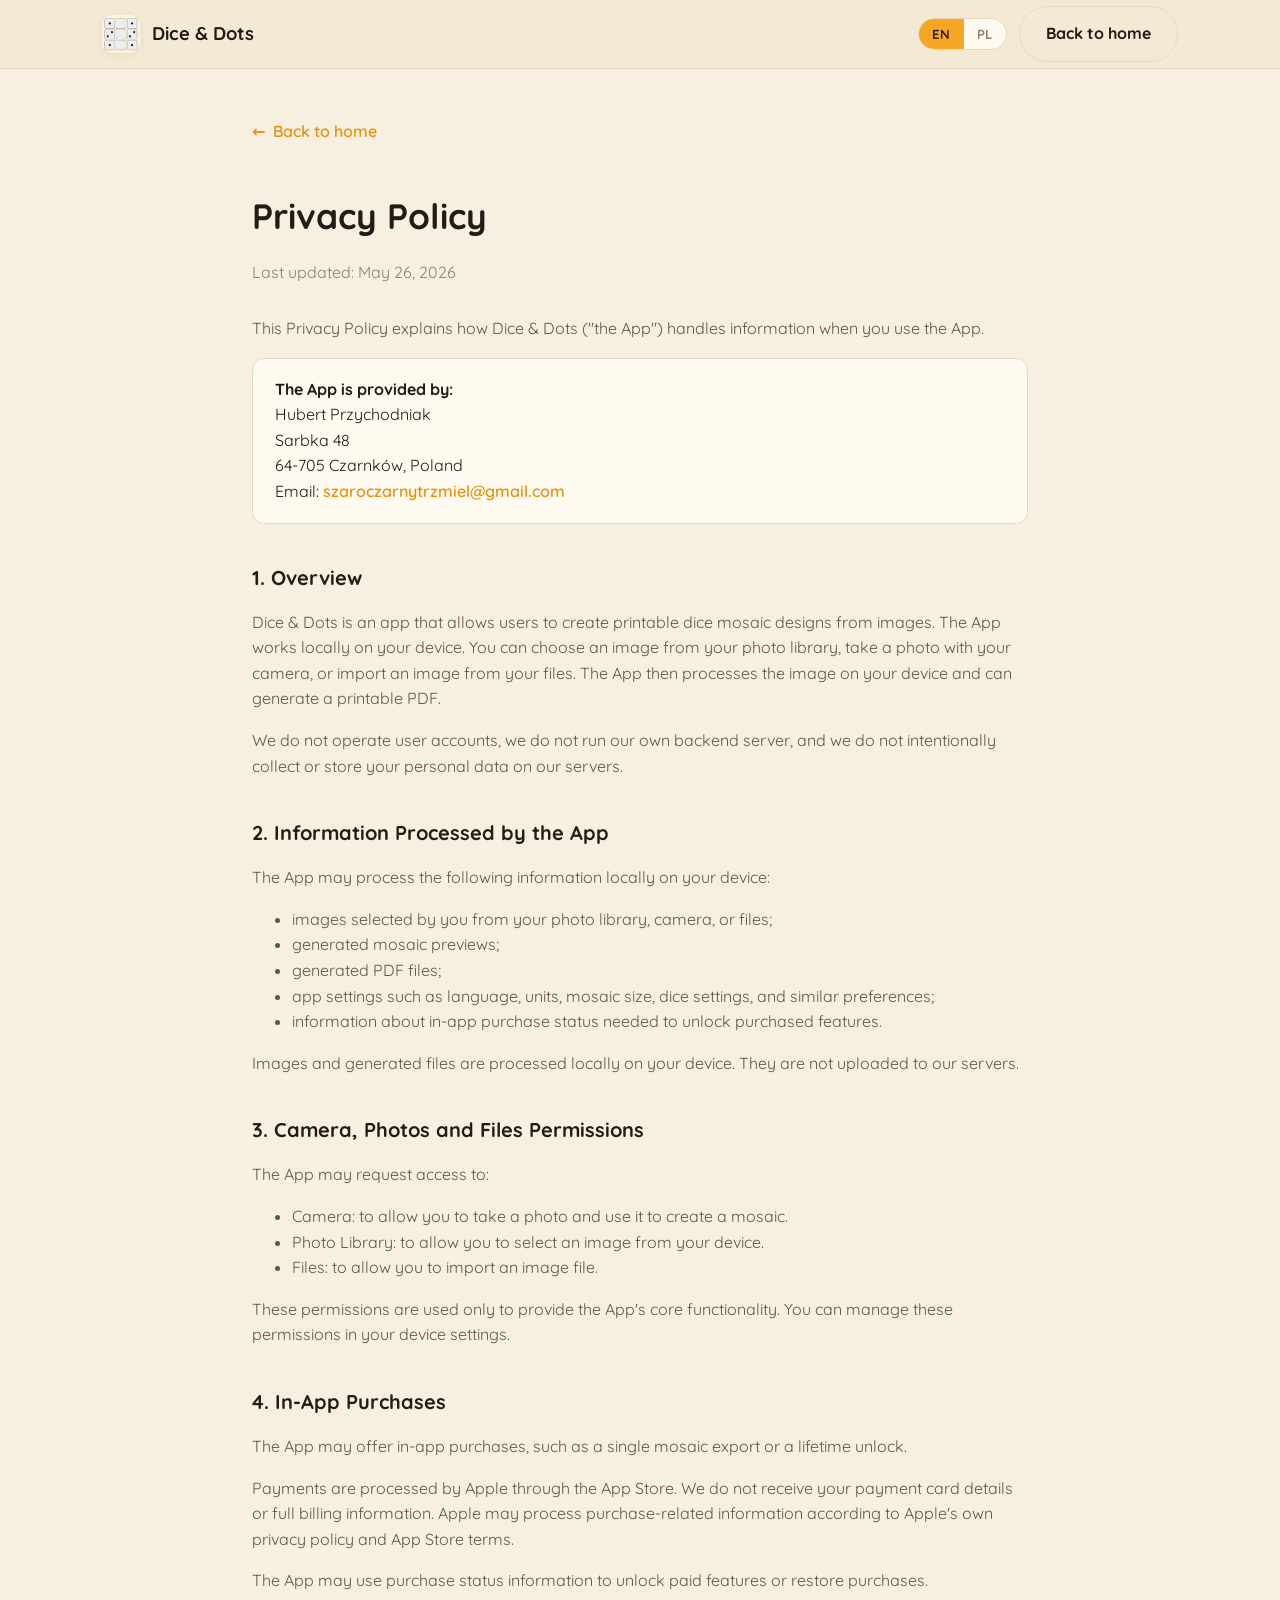
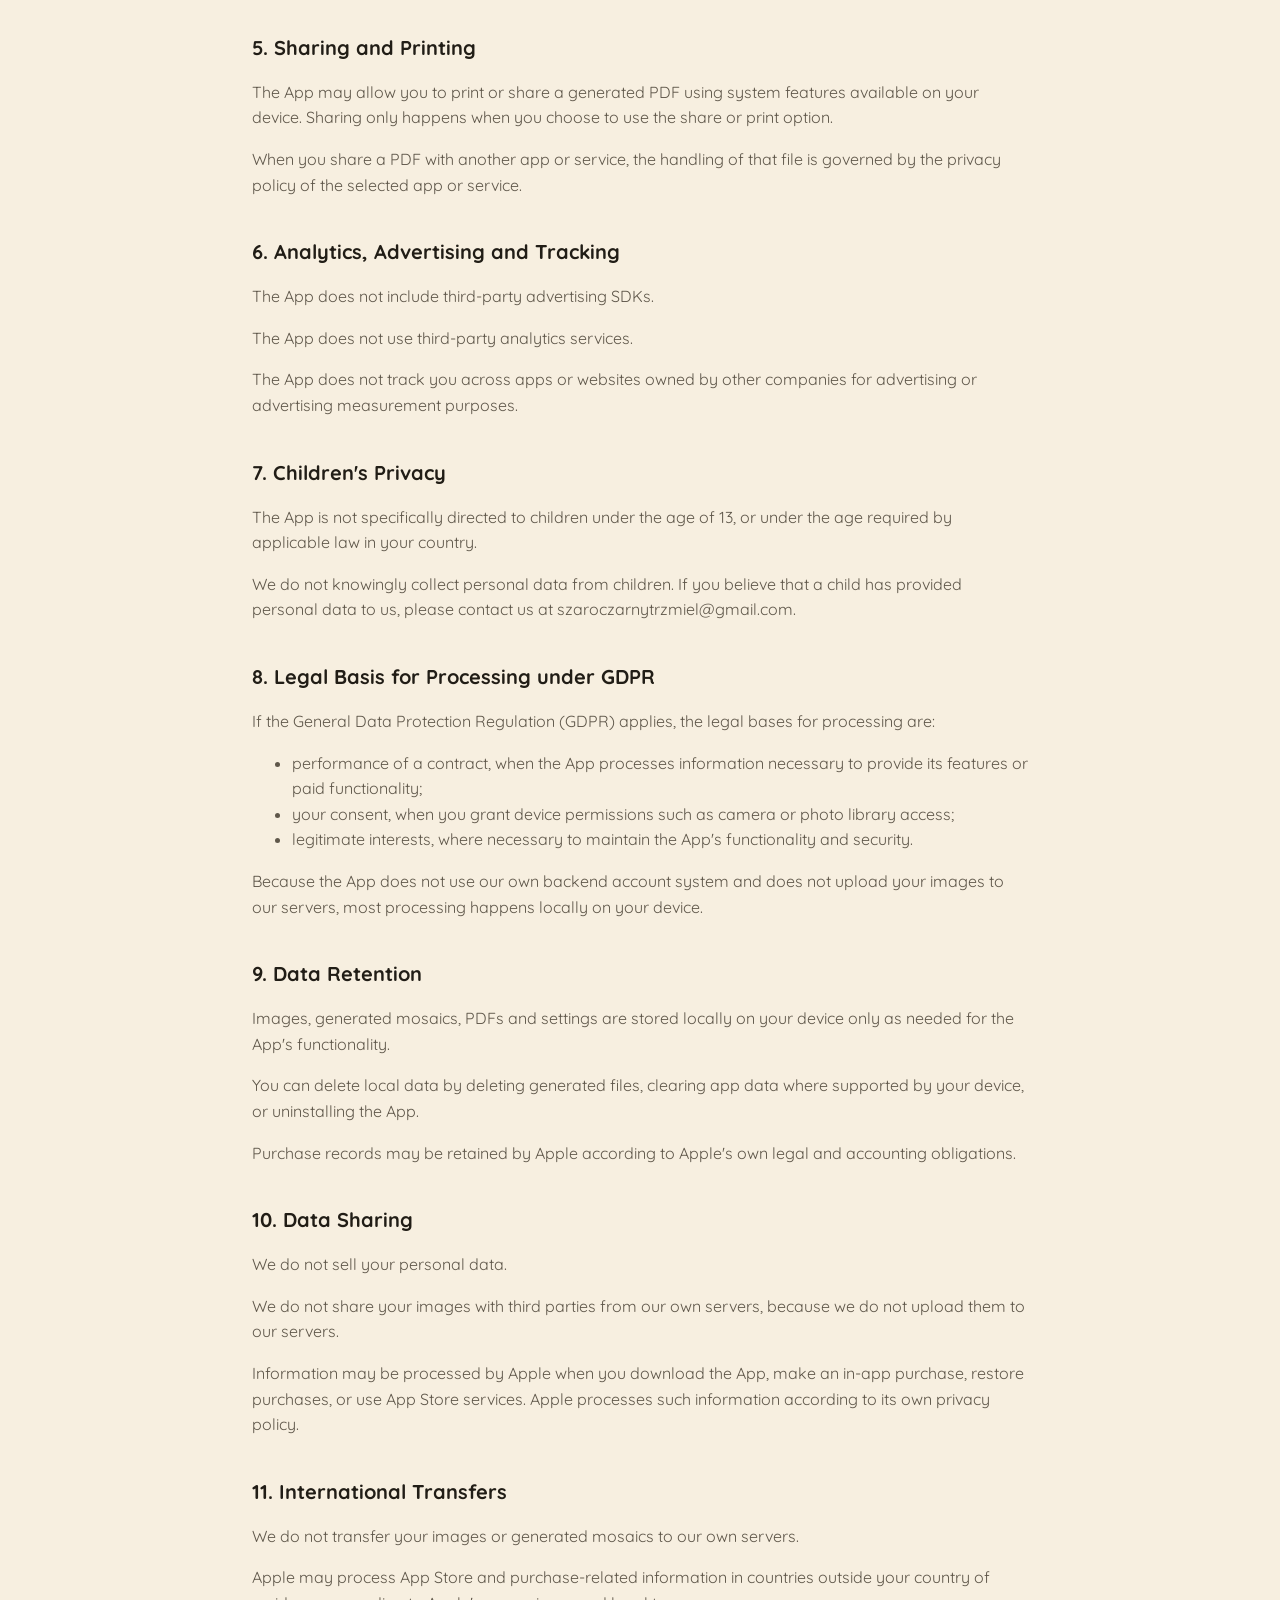
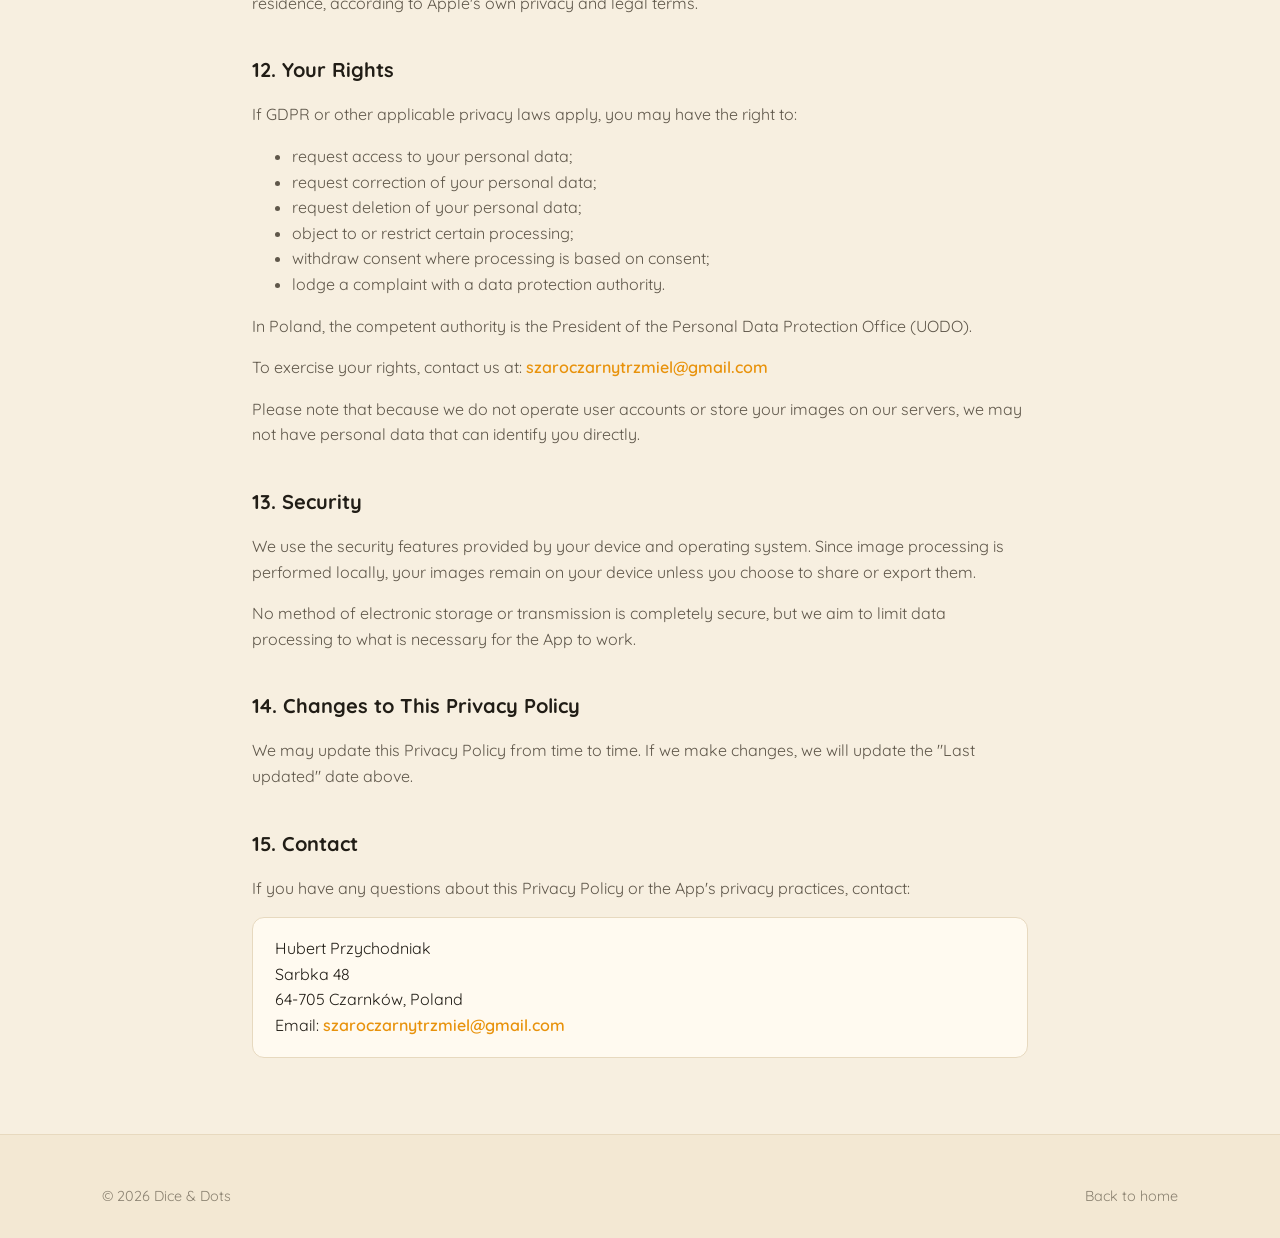
==== privacy.html @ d07bf4dd "Add Dice & Dots landing page with EN/PL support Complete static website: landing page, privacy polic" ====
<!DOCTYPE html>
<html lang="en">
<head>
  <meta charset="UTF-8" />
  <meta name="viewport" content="width=device-width, initial-scale=1.0" />
  <title>Privacy Policy — Dice &amp; Dots</title>
  <meta name="description" content="Privacy Policy for the Dice & Dots app. All image processing happens locally on your device. No accounts, no tracking." />
  <meta name="theme-color" content="#f5a623" />
  <link rel="icon" href="assets/favicon.png" />
  <link rel="apple-touch-icon" href="assets/icon.png" />
  <link rel="preconnect" href="https://fonts.googleapis.com" />
  <link rel="preconnect" href="https://fonts.gstatic.com" crossorigin />
  <link href="https://fonts.googleapis.com/css2?family=Quicksand:wght@400;500;600;700&display=swap" rel="stylesheet" />
  <link rel="stylesheet" href="assets/css/styles.css" />
</head>
<body>

  <header class="site-header">
    <div class="wrap nav">
      <a class="brand" href="index.html">
        <img src="assets/icon.png" alt="Dice & Dots icon" />
        <span>Dice &amp; Dots</span>
      </a>
      <div class="nav-actions" style="margin-left:auto">
        <div class="lang-toggle" role="group" aria-label="Language">
          <button data-set-lang="en">EN</button>
          <button data-set-lang="pl">PL</button>
        </div>
        <a class="btn btn-ghost" href="index.html" data-i18n="legal.back">Back to home</a>
      </div>
    </div>
  </header>

  <main class="legal">
    <div class="wrap legal-wrap">
      <a class="back-link" href="index.html">← <span data-i18n="legal.back">Back to home</span></a>

      <!-- ===================== ENGLISH ===================== -->
      <div data-lang="en">
        <h1>Privacy Policy</h1>
        <p class="updated">Last updated: May 26, 2026</p>

        <p>This Privacy Policy explains how Dice &amp; Dots ("the App") handles information when you use the App.</p>

        <div class="provider">
          <strong>The App is provided by:</strong><br />
          Hubert Przychodniak<br />
          Sarbka 48<br />
          64-705 Czarnków, Poland<br />
          Email: <a href="mailto:szaroczarnytrzmiel@gmail.com">szaroczarnytrzmiel@gmail.com</a>
        </div>

        <h2>1. Overview</h2>
        <p>Dice &amp; Dots is an app that allows users to create printable dice mosaic designs from images. The App works locally on your device. You can choose an image from your photo library, take a photo with your camera, or import an image from your files. The App then processes the image on your device and can generate a printable PDF.</p>
        <p>We do not operate user accounts, we do not run our own backend server, and we do not intentionally collect or store your personal data on our servers.</p>

        <h2>2. Information Processed by the App</h2>
        <p>The App may process the following information locally on your device:</p>
        <ul>
          <li>images selected by you from your photo library, camera, or files;</li>
          <li>generated mosaic previews;</li>
          <li>generated PDF files;</li>
          <li>app settings such as language, units, mosaic size, dice settings, and similar preferences;</li>
          <li>information about in-app purchase status needed to unlock purchased features.</li>
        </ul>
        <p>Images and generated files are processed locally on your device. They are not uploaded to our servers.</p>

        <h2>3. Camera, Photos and Files Permissions</h2>
        <p>The App may request access to:</p>
        <ul>
          <li>Camera: to allow you to take a photo and use it to create a mosaic.</li>
          <li>Photo Library: to allow you to select an image from your device.</li>
          <li>Files: to allow you to import an image file.</li>
        </ul>
        <p>These permissions are used only to provide the App's core functionality. You can manage these permissions in your device settings.</p>

        <h2>4. In-App Purchases</h2>
        <p>The App may offer in-app purchases, such as a single mosaic export or a lifetime unlock.</p>
        <p>Payments are processed by Apple through the App Store. We do not receive your payment card details or full billing information. Apple may process purchase-related information according to Apple's own privacy policy and App Store terms.</p>
        <p>The App may use purchase status information to unlock paid features or restore purchases.</p>

        <h2>5. Sharing and Printing</h2>
        <p>The App may allow you to print or share a generated PDF using system features available on your device. Sharing only happens when you choose to use the share or print option.</p>
        <p>When you share a PDF with another app or service, the handling of that file is governed by the privacy policy of the selected app or service.</p>

        <h2>6. Analytics, Advertising and Tracking</h2>
        <p>The App does not include third-party advertising SDKs.</p>
        <p>The App does not use third-party analytics services.</p>
        <p>The App does not track you across apps or websites owned by other companies for advertising or advertising measurement purposes.</p>

        <h2>7. Children's Privacy</h2>
        <p>The App is not specifically directed to children under the age of 13, or under the age required by applicable law in your country.</p>
        <p>We do not knowingly collect personal data from children. If you believe that a child has provided personal data to us, please contact us at szaroczarnytrzmiel@gmail.com.</p>

        <h2>8. Legal Basis for Processing under GDPR</h2>
        <p>If the General Data Protection Regulation (GDPR) applies, the legal bases for processing are:</p>
        <ul>
          <li>performance of a contract, when the App processes information necessary to provide its features or paid functionality;</li>
          <li>your consent, when you grant device permissions such as camera or photo library access;</li>
          <li>legitimate interests, where necessary to maintain the App's functionality and security.</li>
        </ul>
        <p>Because the App does not use our own backend account system and does not upload your images to our servers, most processing happens locally on your device.</p>

        <h2>9. Data Retention</h2>
        <p>Images, generated mosaics, PDFs and settings are stored locally on your device only as needed for the App's functionality.</p>
        <p>You can delete local data by deleting generated files, clearing app data where supported by your device, or uninstalling the App.</p>
        <p>Purchase records may be retained by Apple according to Apple's own legal and accounting obligations.</p>

        <h2>10. Data Sharing</h2>
        <p>We do not sell your personal data.</p>
        <p>We do not share your images with third parties from our own servers, because we do not upload them to our servers.</p>
        <p>Information may be processed by Apple when you download the App, make an in-app purchase, restore purchases, or use App Store services. Apple processes such information according to its own privacy policy.</p>

        <h2>11. International Transfers</h2>
        <p>We do not transfer your images or generated mosaics to our own servers.</p>
        <p>Apple may process App Store and purchase-related information in countries outside your country of residence, according to Apple's own privacy and legal terms.</p>

        <h2>12. Your Rights</h2>
        <p>If GDPR or other applicable privacy laws apply, you may have the right to:</p>
        <ul>
          <li>request access to your personal data;</li>
          <li>request correction of your personal data;</li>
          <li>request deletion of your personal data;</li>
          <li>object to or restrict certain processing;</li>
          <li>withdraw consent where processing is based on consent;</li>
          <li>lodge a complaint with a data protection authority.</li>
        </ul>
        <p>In Poland, the competent authority is the President of the Personal Data Protection Office (UODO).</p>
        <p>To exercise your rights, contact us at: <a href="mailto:szaroczarnytrzmiel@gmail.com">szaroczarnytrzmiel@gmail.com</a></p>
        <p>Please note that because we do not operate user accounts or store your images on our servers, we may not have personal data that can identify you directly.</p>

        <h2>13. Security</h2>
        <p>We use the security features provided by your device and operating system. Since image processing is performed locally, your images remain on your device unless you choose to share or export them.</p>
        <p>No method of electronic storage or transmission is completely secure, but we aim to limit data processing to what is necessary for the App to work.</p>

        <h2>14. Changes to This Privacy Policy</h2>
        <p>We may update this Privacy Policy from time to time. If we make changes, we will update the "Last updated" date above.</p>

        <h2>15. Contact</h2>
        <p>If you have any questions about this Privacy Policy or the App's privacy practices, contact:</p>
        <div class="provider">
          Hubert Przychodniak<br />
          Sarbka 48<br />
          64-705 Czarnków, Poland<br />
          Email: <a href="mailto:szaroczarnytrzmiel@gmail.com">szaroczarnytrzmiel@gmail.com</a>
        </div>
      </div>

      <!-- ===================== POLSKI ===================== -->
      <div data-lang="pl">
        <h1>Polityka prywatności</h1>
        <p class="updated">Ostatnia aktualizacja: 26 maja 2026</p>

        <p>Niniejsza Polityka prywatności wyjaśnia, w jaki sposób aplikacja Dice &amp; Dots („Aplikacja") postępuje z informacjami podczas korzystania z Aplikacji.</p>

        <div class="provider">
          <strong>Dostawcą Aplikacji jest:</strong><br />
          Hubert Przychodniak<br />
          Sarbka 48<br />
          64-705 Czarnków, Polska<br />
          E-mail: <a href="mailto:szaroczarnytrzmiel@gmail.com">szaroczarnytrzmiel@gmail.com</a>
        </div>

        <h2>1. Informacje ogólne</h2>
        <p>Dice &amp; Dots to aplikacja umożliwiająca tworzenie gotowych do druku projektów mozaik z kostek na podstawie zdjęć. Aplikacja działa lokalnie na Twoim urządzeniu. Możesz wybrać obraz z biblioteki zdjęć, zrobić zdjęcie aparatem lub zaimportować obraz z plików. Aplikacja przetwarza następnie obraz na Twoim urządzeniu i może wygenerować plik PDF do druku.</p>
        <p>Nie prowadzimy kont użytkowników, nie utrzymujemy własnego serwera zaplecza ani nie zbieramy ani nie przechowujemy celowo Twoich danych osobowych na naszych serwerach.</p>

        <h2>2. Informacje przetwarzane przez Aplikację</h2>
        <p>Aplikacja może przetwarzać następujące informacje lokalnie na Twoim urządzeniu:</p>
        <ul>
          <li>obrazy wybrane przez Ciebie z biblioteki zdjęć, aparatu lub plików;</li>
          <li>wygenerowane podglądy mozaik;</li>
          <li>wygenerowane pliki PDF;</li>
          <li>ustawienia aplikacji, takie jak język, jednostki, rozmiar mozaiki, ustawienia kostek i podobne preferencje;</li>
          <li>informacje o statusie zakupów w aplikacji potrzebne do odblokowania zakupionych funkcji.</li>
        </ul>
        <p>Obrazy i wygenerowane pliki są przetwarzane lokalnie na Twoim urządzeniu. Nie są przesyłane na nasze serwery.</p>

        <h2>3. Uprawnienia do aparatu, zdjęć i plików</h2>
        <p>Aplikacja może prosić o dostęp do:</p>
        <ul>
          <li>Aparatu: aby umożliwić zrobienie zdjęcia i użycie go do stworzenia mozaiki.</li>
          <li>Biblioteki zdjęć: aby umożliwić wybór obrazu z Twojego urządzenia.</li>
          <li>Plików: aby umożliwić zaimportowanie pliku z obrazem.</li>
        </ul>
        <p>Uprawnienia te służą wyłącznie zapewnieniu podstawowych funkcji Aplikacji. Możesz nimi zarządzać w ustawieniach urządzenia.</p>

        <h2>4. Zakupy w aplikacji</h2>
        <p>Aplikacja może oferować zakupy w aplikacji, takie jak pojedynczy eksport mozaiki lub odblokowanie na zawsze.</p>
        <p>Płatności są obsługiwane przez Apple za pośrednictwem App Store. Nie otrzymujemy danych Twojej karty płatniczej ani pełnych informacji rozliczeniowych. Apple może przetwarzać informacje związane z zakupami zgodnie z własną polityką prywatności i warunkami App Store.</p>
        <p>Aplikacja może wykorzystywać informacje o statusie zakupu do odblokowania płatnych funkcji lub przywracania zakupów.</p>

        <h2>5. Udostępnianie i drukowanie</h2>
        <p>Aplikacja może umożliwić wydrukowanie lub udostępnienie wygenerowanego pliku PDF za pomocą funkcji systemowych dostępnych na Twoim urządzeniu. Udostępnianie następuje tylko wtedy, gdy zdecydujesz się skorzystać z opcji udostępniania lub drukowania.</p>
        <p>Gdy udostępniasz plik PDF innej aplikacji lub usłudze, sposób postępowania z tym plikiem reguluje polityka prywatności wybranej aplikacji lub usługi.</p>

        <h2>6. Analityka, reklamy i śledzenie</h2>
        <p>Aplikacja nie zawiera zewnętrznych SDK reklamowych.</p>
        <p>Aplikacja nie korzysta z zewnętrznych usług analitycznych.</p>
        <p>Aplikacja nie śledzi Cię w innych aplikacjach ani na stronach należących do innych firm w celach reklamowych ani pomiaru reklam.</p>

        <h2>7. Prywatność dzieci</h2>
        <p>Aplikacja nie jest skierowana w szczególności do dzieci poniżej 13. roku życia ani poniżej wieku wymaganego przez obowiązujące prawo w Twoim kraju.</p>
        <p>Nie zbieramy świadomie danych osobowych dzieci. Jeśli uważasz, że dziecko przekazało nam dane osobowe, skontaktuj się z nami pod adresem szaroczarnytrzmiel@gmail.com.</p>

        <h2>8. Podstawa prawna przetwarzania w świetle RODO</h2>
        <p>Jeśli zastosowanie ma Ogólne rozporządzenie o ochronie danych (RODO), podstawami prawnymi przetwarzania są:</p>
        <ul>
          <li>wykonanie umowy, gdy Aplikacja przetwarza informacje niezbędne do zapewnienia jej funkcji lub płatnych funkcjonalności;</li>
          <li>Twoja zgoda, gdy udzielasz uprawnień urządzenia, takich jak dostęp do aparatu lub biblioteki zdjęć;</li>
          <li>prawnie uzasadnione interesy, gdy jest to konieczne do utrzymania funkcjonalności i bezpieczeństwa Aplikacji.</li>
        </ul>
        <p>Ponieważ Aplikacja nie korzysta z naszego własnego systemu kont zaplecza i nie przesyła Twoich obrazów na nasze serwery, większość przetwarzania odbywa się lokalnie na Twoim urządzeniu.</p>

        <h2>9. Przechowywanie danych</h2>
        <p>Obrazy, wygenerowane mozaiki, pliki PDF i ustawienia są przechowywane lokalnie na Twoim urządzeniu wyłącznie w zakresie potrzebnym do działania Aplikacji.</p>
        <p>Dane lokalne możesz usunąć, kasując wygenerowane pliki, czyszcząc dane aplikacji tam, gdzie urządzenie to umożliwia, lub odinstalowując Aplikację.</p>
        <p>Rejestry zakupów mogą być przechowywane przez Apple zgodnie z własnymi obowiązkami prawnymi i księgowymi Apple.</p>

        <h2>10. Udostępnianie danych</h2>
        <p>Nie sprzedajemy Twoich danych osobowych.</p>
        <p>Nie udostępniamy Twoich obrazów osobom trzecim z naszych serwerów, ponieważ nie przesyłamy ich na nasze serwery.</p>
        <p>Informacje mogą być przetwarzane przez Apple, gdy pobierasz Aplikację, dokonujesz zakupu w aplikacji, przywracasz zakupy lub korzystasz z usług App Store. Apple przetwarza takie informacje zgodnie z własną polityką prywatności.</p>

        <h2>11. Przekazywanie międzynarodowe</h2>
        <p>Nie przekazujemy Twoich obrazów ani wygenerowanych mozaik na nasze serwery.</p>
        <p>Apple może przetwarzać informacje związane z App Store i zakupami w krajach poza krajem Twojego zamieszkania, zgodnie z własnymi warunkami prywatności i prawnymi Apple.</p>

        <h2>12. Twoje prawa</h2>
        <p>Jeśli zastosowanie ma RODO lub inne obowiązujące przepisy o ochronie prywatności, możesz mieć prawo do:</p>
        <ul>
          <li>żądania dostępu do swoich danych osobowych;</li>
          <li>żądania sprostowania swoich danych osobowych;</li>
          <li>żądania usunięcia swoich danych osobowych;</li>
          <li>sprzeciwu wobec określonego przetwarzania lub jego ograniczenia;</li>
          <li>wycofania zgody, gdy przetwarzanie opiera się na zgodzie;</li>
          <li>wniesienia skargi do organu ochrony danych.</li>
        </ul>
        <p>W Polsce właściwym organem jest Prezes Urzędu Ochrony Danych Osobowych (UODO).</p>
        <p>Aby skorzystać ze swoich praw, skontaktuj się z nami: <a href="mailto:szaroczarnytrzmiel@gmail.com">szaroczarnytrzmiel@gmail.com</a></p>
        <p>Pamiętaj, że ponieważ nie prowadzimy kont użytkowników ani nie przechowujemy Twoich obrazów na naszych serwerach, możemy nie posiadać danych osobowych pozwalających na bezpośrednią identyfikację Ciebie.</p>

        <h2>13. Bezpieczeństwo</h2>
        <p>Korzystamy z funkcji bezpieczeństwa zapewnianych przez Twoje urządzenie i system operacyjny. Ponieważ przetwarzanie obrazów odbywa się lokalnie, Twoje obrazy pozostają na Twoim urządzeniu, chyba że zdecydujesz się je udostępnić lub wyeksportować.</p>
        <p>Żadna metoda elektronicznego przechowywania ani przesyłania nie jest całkowicie bezpieczna, jednak staramy się ograniczać przetwarzanie danych do tego, co niezbędne do działania Aplikacji.</p>

        <h2>14. Zmiany w niniejszej Polityce prywatności</h2>
        <p>Możemy od czasu do czasu aktualizować niniejszą Politykę prywatności. W przypadku wprowadzenia zmian zaktualizujemy powyższą datę „Ostatnia aktualizacja".</p>

        <h2>15. Kontakt</h2>
        <p>Jeśli masz jakiekolwiek pytania dotyczące niniejszej Polityki prywatności lub praktyk prywatności Aplikacji, skontaktuj się:</p>
        <div class="provider">
          Hubert Przychodniak<br />
          Sarbka 48<br />
          64-705 Czarnków, Polska<br />
          E-mail: <a href="mailto:szaroczarnytrzmiel@gmail.com">szaroczarnytrzmiel@gmail.com</a>
        </div>
      </div>

    </div>
  </main>

  <footer class="site-footer">
    <div class="wrap">
      <div class="footer-bottom" style="border:none;margin:0;padding:0">
        <span>© <span id="year"></span> Dice &amp; Dots</span>
        <span><a href="index.html" data-i18n="legal.back">Back to home</a></span>
      </div>
    </div>
  </footer>

  <script src="assets/js/i18n.js"></script>
  <script>document.getElementById("year").textContent = new Date().getFullYear();</script>
</body>
</html>
---- assets/css/styles.css ----
/* Dice & Dots — website styles
   Palette derived from the actual app UI (warm cream + amber accent + charcoal dice). */

:root {
  --bg: #f7efe0;
  --bg-soft: #f1e6d2;
  --card: #fffaf0;
  --card-border: #e7d9bf;
  --header: #f3e8d3;
  --ink: #211d16;
  --ink-soft: #5f574a;
  --ink-muted: #8a8170;
  --accent: #f5a623;
  --accent-strong: #e8920b;
  --accent-ink: #2a1d05;
  --charcoal: #17151a;
  --charcoal-soft: #211f26;
  --white-dice: #fbfaf7;
  --radius: 18px;
  --radius-sm: 12px;
  --shadow-sm: 0 2px 10px rgba(40, 30, 10, 0.06);
  --shadow: 0 16px 40px rgba(40, 30, 10, 0.12);
  --shadow-lg: 0 30px 70px rgba(30, 22, 8, 0.22);
  --maxw: 1120px;
  --font: "Quicksand", system-ui, -apple-system, "Segoe UI", Roboto, sans-serif;
}

* { box-sizing: border-box; }

html { scroll-behavior: smooth; }

body {
  margin: 0;
  font-family: var(--font);
  background: var(--bg);
  color: var(--ink);
  line-height: 1.6;
  -webkit-font-smoothing: antialiased;
  text-rendering: optimizeLegibility;
}

img { max-width: 100%; display: block; }

a { color: inherit; text-decoration: none; }

.wrap {
  width: 100%;
  max-width: var(--maxw);
  margin: 0 auto;
  padding: 0 22px;
}

.muted { color: var(--ink-muted); }

/* ---------- buttons ---------- */
.btn {
  display: inline-flex;
  align-items: center;
  gap: 10px;
  font-family: var(--font);
  font-weight: 700;
  font-size: 1rem;
  border: none;
  border-radius: 999px;
  padding: 14px 26px;
  cursor: pointer;
  transition: transform .15s ease, box-shadow .15s ease, background .15s ease;
}
.btn:active { transform: translateY(1px); }

.btn-primary {
  background: linear-gradient(180deg, var(--accent) 0%, var(--accent-strong) 100%);
  color: var(--accent-ink);
  box-shadow: 0 10px 24px rgba(232, 146, 11, 0.35);
}
.btn-primary:hover { box-shadow: 0 14px 30px rgba(232, 146, 11, 0.45); transform: translateY(-2px); }

.btn-ghost {
  background: transparent;
  color: var(--ink);
  border: 1.5px solid var(--card-border);
}
.btn-ghost:hover { background: var(--card); }

/* ---------- header ---------- */
.site-header {
  position: sticky;
  top: 0;
  z-index: 50;
  background: rgba(243, 232, 211, 0.85);
  backdrop-filter: blur(12px);
  border-bottom: 1px solid var(--card-border);
}
.nav {
  display: flex;
  align-items: center;
  justify-content: space-between;
  height: 68px;
  gap: 18px;
}
.brand {
  display: flex;
  align-items: center;
  gap: 12px;
  font-weight: 700;
  font-size: 1.15rem;
}
.brand img { width: 38px; height: 38px; border-radius: 10px; box-shadow: var(--shadow-sm); }

.nav-links {
  display: flex;
  align-items: center;
  gap: 26px;
  margin-left: auto;
}
.nav-links a { font-weight: 600; color: var(--ink-soft); }
.nav-links a:hover { color: var(--ink); }

.nav-actions { display: flex; align-items: center; gap: 12px; }

/* language toggle */
.lang-toggle {
  display: inline-flex;
  background: var(--card);
  border: 1.5px solid var(--card-border);
  border-radius: 999px;
  overflow: hidden;
}
.lang-toggle button {
  border: none;
  background: transparent;
  font-family: var(--font);
  font-weight: 700;
  font-size: .82rem;
  letter-spacing: .04em;
  padding: 7px 13px;
  cursor: pointer;
  color: var(--ink-muted);
}
.lang-toggle button.active {
  background: var(--accent);
  color: var(--accent-ink);
}

.nav-toggle {
  display: none;
  background: var(--card);
  border: 1.5px solid var(--card-border);
  border-radius: 10px;
  width: 42px; height: 42px;
  cursor: pointer;
  align-items: center;
  justify-content: center;
}
.nav-toggle span, .nav-toggle span::before, .nav-toggle span::after {
  content: "";
  display: block;
  width: 18px; height: 2px;
  background: var(--ink);
  position: relative;
}
.nav-toggle span::before { position: absolute; top: -6px; }
.nav-toggle span::after { position: absolute; top: 6px; }

/* ---------- hero ---------- */
.hero { padding: 70px 0 40px; overflow: hidden; }
.hero-grid {
  display: grid;
  grid-template-columns: 1.05fr 0.95fr;
  gap: 40px;
  align-items: center;
}
.eyebrow {
  display: inline-flex;
  align-items: center;
  gap: 8px;
  font-weight: 700;
  font-size: .8rem;
  letter-spacing: .08em;
  text-transform: uppercase;
  color: var(--accent-strong);
  background: rgba(245, 166, 35, 0.14);
  border: 1px solid rgba(245, 166, 35, 0.3);
  padding: 6px 14px;
  border-radius: 999px;
}
.hero h1 {
  font-size: clamp(2.3rem, 5vw, 3.5rem);
  line-height: 1.08;
  margin: 18px 0 14px;
  font-weight: 700;
  letter-spacing: -0.02em;
}
.hero h1 .accent { color: var(--accent-strong); }
.hero .lead {
  font-size: 1.2rem;
  color: var(--ink-soft);
  max-width: 46ch;
}
.hero-cta { display: flex; flex-wrap: wrap; gap: 14px; margin-top: 28px; }
.hero-note { margin-top: 16px; font-size: .92rem; color: var(--ink-muted); }

.hero-visual { position: relative; display: flex; justify-content: center; }
.phone {
  width: min(330px, 78%);
  border-radius: 34px;
  box-shadow: var(--shadow-lg);
  border: 8px solid #14121a;
  background: #14121a;
}
.phone.back {
  position: absolute;
  width: min(270px, 64%);
  transform: rotate(-9deg) translate(-58%, 8%);
  left: 50%;
  filter: brightness(.97);
  z-index: -1;
  opacity: .95;
}

/* dice strip divider */
.dice-strip {
  display: flex;
  gap: 10px;
  justify-content: center;
  padding: 26px 0;
  flex-wrap: wrap;
}
.die {
  width: 34px; height: 34px;
  background: var(--charcoal);
  border-radius: 8px;
  display: grid;
  grid-template-columns: repeat(3, 1fr);
  grid-template-rows: repeat(3, 1fr);
  padding: 5px;
  box-shadow: var(--shadow-sm);
}
.die i { background: transparent; border-radius: 50%; }
.die i.on { background: var(--white-dice); }

/* ---------- sections ---------- */
section { padding: 64px 0; }
.section-head { text-align: center; max-width: 720px; margin: 0 auto 46px; }
.section-head h2 {
  font-size: clamp(1.8rem, 3.5vw, 2.5rem);
  margin: 8px 0 12px;
  letter-spacing: -0.02em;
}
.section-head p { font-size: 1.1rem; color: var(--ink-soft); margin: 0; }
.kicker {
  font-weight: 700;
  font-size: .8rem;
  letter-spacing: .1em;
  text-transform: uppercase;
  color: var(--accent-strong);
}

.alt { background: var(--bg-soft); }

/* steps */
.steps {
  display: grid;
  grid-template-columns: repeat(4, 1fr);
  gap: 22px;
}
.step {
  background: var(--card);
  border: 1px solid var(--card-border);
  border-radius: var(--radius);
  padding: 26px 22px;
  box-shadow: var(--shadow-sm);
  position: relative;
}
.step .num {
  width: 40px; height: 40px;
  border-radius: 50%;
  background: var(--accent);
  color: var(--accent-ink);
  font-weight: 700;
  display: grid; place-items: center;
  margin-bottom: 14px;
}
.step h3 { margin: 0 0 8px; font-size: 1.18rem; }
.step p { margin: 0; color: var(--ink-soft); font-size: .98rem; }

/* what you get / instructions */
.getit-grid {
  display: grid;
  grid-template-columns: 1fr 1fr;
  gap: 40px;
  align-items: center;
}
.getit-grid.reverse { direction: rtl; }
.getit-grid.reverse > * { direction: ltr; }
.getit-media img {
  border-radius: var(--radius);
  box-shadow: var(--shadow);
  border: 1px solid var(--card-border);
}
.getit-text h3 { font-size: 1.6rem; margin: 6px 0 14px; }
.getit-text p { color: var(--ink-soft); font-size: 1.05rem; }
.checklist { list-style: none; padding: 0; margin: 18px 0 0; }
.checklist li {
  position: relative;
  padding: 8px 0 8px 34px;
  color: var(--ink-soft);
  font-size: 1.02rem;
}
.checklist li::before {
  content: "";
  position: absolute;
  left: 0; top: 12px;
  width: 20px; height: 20px;
  border-radius: 50%;
  background: var(--accent);
  box-shadow: inset 0 0 0 2px var(--card);
}
.checklist li::after {
  content: "";
  position: absolute;
  left: 7px; top: 15px;
  width: 5px; height: 9px;
  border: solid var(--accent-ink);
  border-width: 0 2px 2px 0;
  transform: rotate(45deg);
}

/* features */
.features {
  display: grid;
  grid-template-columns: repeat(3, 1fr);
  gap: 20px;
}
.feature {
  background: var(--card);
  border: 1px solid var(--card-border);
  border-radius: var(--radius);
  padding: 24px;
  box-shadow: var(--shadow-sm);
  transition: transform .15s ease, box-shadow .15s ease;
}
.feature:hover { transform: translateY(-4px); box-shadow: var(--shadow); }
.feature .ico {
  width: 46px; height: 46px;
  border-radius: 12px;
  background: rgba(245, 166, 35, 0.16);
  display: grid; place-items: center;
  font-size: 1.4rem;
  margin-bottom: 14px;
}
.feature h3 { margin: 0 0 6px; font-size: 1.12rem; }
.feature p { margin: 0; color: var(--ink-soft); font-size: .96rem; }

/* gallery */
.gallery {
  display: grid;
  grid-template-columns: repeat(4, 1fr);
  gap: 18px;
}
.gallery img {
  border-radius: 22px;
  box-shadow: var(--shadow);
  border: 1px solid var(--card-border);
  background: #14121a;
}

/* pricing */
.pricing {
  display: grid;
  grid-template-columns: repeat(2, minmax(0, 380px));
  gap: 26px;
  justify-content: center;
}
.price-card {
  background: var(--card);
  border: 1px solid var(--card-border);
  border-radius: var(--radius);
  padding: 32px 28px;
  box-shadow: var(--shadow-sm);
  position: relative;
}
.price-card.featured {
  border: 2px solid var(--accent);
  box-shadow: var(--shadow);
}
.price-tag {
  position: absolute;
  top: -14px; right: 22px;
  background: var(--accent);
  color: var(--accent-ink);
  font-weight: 700;
  font-size: .78rem;
  letter-spacing: .04em;
  padding: 5px 13px;
  border-radius: 999px;
}
.price-card h3 { margin: 0 0 6px; font-size: 1.4rem; }
.price-card .price { font-size: 2.1rem; font-weight: 700; margin: 10px 0; }
.price-card .price small { font-size: .95rem; font-weight: 600; color: var(--ink-muted); }
.price-card ul { list-style: none; padding: 0; margin: 18px 0 0; }
.price-card li { padding: 7px 0 7px 26px; position: relative; color: var(--ink-soft); }
.price-card li::before {
  content: "✓"; position: absolute; left: 0; color: var(--accent-strong); font-weight: 700;
}

/* faq */
.faq { max-width: 800px; margin: 0 auto; }
.faq details {
  background: var(--card);
  border: 1px solid var(--card-border);
  border-radius: var(--radius-sm);
  padding: 4px 22px;
  margin-bottom: 14px;
  box-shadow: var(--shadow-sm);
}
.faq summary {
  list-style: none;
  cursor: pointer;
  font-weight: 700;
  font-size: 1.08rem;
  padding: 16px 0;
  display: flex;
  justify-content: space-between;
  align-items: center;
  gap: 16px;
}
.faq summary::-webkit-details-marker { display: none; }
.faq summary::after {
  content: "+";
  font-size: 1.5rem;
  color: var(--accent-strong);
  font-weight: 400;
  transition: transform .2s ease;
}
.faq details[open] summary::after { transform: rotate(45deg); }
.faq details p { margin: 0 0 18px; color: var(--ink-soft); }

/* cta band */
.cta-band {
  background: linear-gradient(135deg, #1b1820 0%, #2a2530 100%);
  color: #fff;
  border-radius: 28px;
  padding: 54px 40px;
  text-align: center;
  box-shadow: var(--shadow);
}
.cta-band h2 { font-size: clamp(1.7rem, 3.5vw, 2.4rem); margin: 0 0 12px; }
.cta-band p { color: #cfc7b8; font-size: 1.1rem; margin: 0 auto 26px; max-width: 50ch; }

/* footer */
.site-footer {
  background: var(--header);
  border-top: 1px solid var(--card-border);
  padding: 50px 0 30px;
  margin-top: 30px;
}
.footer-grid {
  display: grid;
  grid-template-columns: 1.4fr 1fr 1fr;
  gap: 30px;
}
.footer-grid h4 { margin: 0 0 14px; font-size: 1rem; }
.footer-grid a { display: block; color: var(--ink-soft); padding: 5px 0; }
.footer-grid a:hover { color: var(--ink); }
.footer-brand { display: flex; align-items: center; gap: 12px; margin-bottom: 12px; }
.footer-brand img { width: 42px; height: 42px; border-radius: 11px; }
.footer-bottom {
  margin-top: 36px;
  padding-top: 20px;
  border-top: 1px solid var(--card-border);
  display: flex;
  justify-content: space-between;
  flex-wrap: wrap;
  gap: 10px;
  color: var(--ink-muted);
  font-size: .9rem;
}

/* legal pages */
.legal { padding: 50px 0 30px; }
.legal-wrap { max-width: 820px; margin: 0 auto; }
.legal h1 { font-size: 2.2rem; margin-bottom: 6px; }
.legal .updated { color: var(--ink-muted); margin-bottom: 30px; }
.legal h2 {
  font-size: 1.25rem;
  margin: 32px 0 10px;
  padding-top: 6px;
}
.legal p, .legal li { color: var(--ink-soft); }
.legal .provider {
  background: var(--card);
  border: 1px solid var(--card-border);
  border-radius: var(--radius-sm);
  padding: 18px 22px;
  margin: 16px 0;
}
.legal a { color: var(--accent-strong); font-weight: 600; }
.back-link { display: inline-flex; align-items: center; gap: 8px; font-weight: 700; color: var(--accent-strong); margin-bottom: 20px; }

/* i18n helpers */
[data-lang-block] { display: none; }

/* reveal animation */
.reveal { opacity: 0; transform: translateY(22px); transition: opacity .6s ease, transform .6s ease; }
.reveal.in { opacity: 1; transform: none; }

/* ---------- responsive ---------- */
@media (max-width: 920px) {
  .hero-grid { grid-template-columns: 1fr; text-align: center; }
  .hero .lead { margin-left: auto; margin-right: auto; }
  .hero-cta { justify-content: center; }
  .hero-visual { margin-top: 30px; }
  .steps { grid-template-columns: repeat(2, 1fr); }
  .features { grid-template-columns: repeat(2, 1fr); }
  .gallery { grid-template-columns: repeat(3, 1fr); }
  .getit-grid, .getit-grid.reverse { grid-template-columns: 1fr; direction: ltr; }
  .footer-grid { grid-template-columns: 1fr 1fr; }
}

@media (max-width: 640px) {
  .nav-links { display: none; }
  .nav-toggle { display: flex; }
  .nav-links.open {
    display: flex;
    flex-direction: column;
    position: absolute;
    top: 68px; left: 0; right: 0;
    background: var(--header);
    border-bottom: 1px solid var(--card-border);
    padding: 18px 22px;
    gap: 14px;
    align-items: flex-start;
  }
  .steps { grid-template-columns: 1fr; }
  .features { grid-template-columns: 1fr; }
  .gallery { grid-template-columns: repeat(2, 1fr); }
  .pricing { grid-template-columns: 1fr; }
  .footer-grid { grid-template-columns: 1fr; }
  .cta-band { padding: 40px 22px; }
}
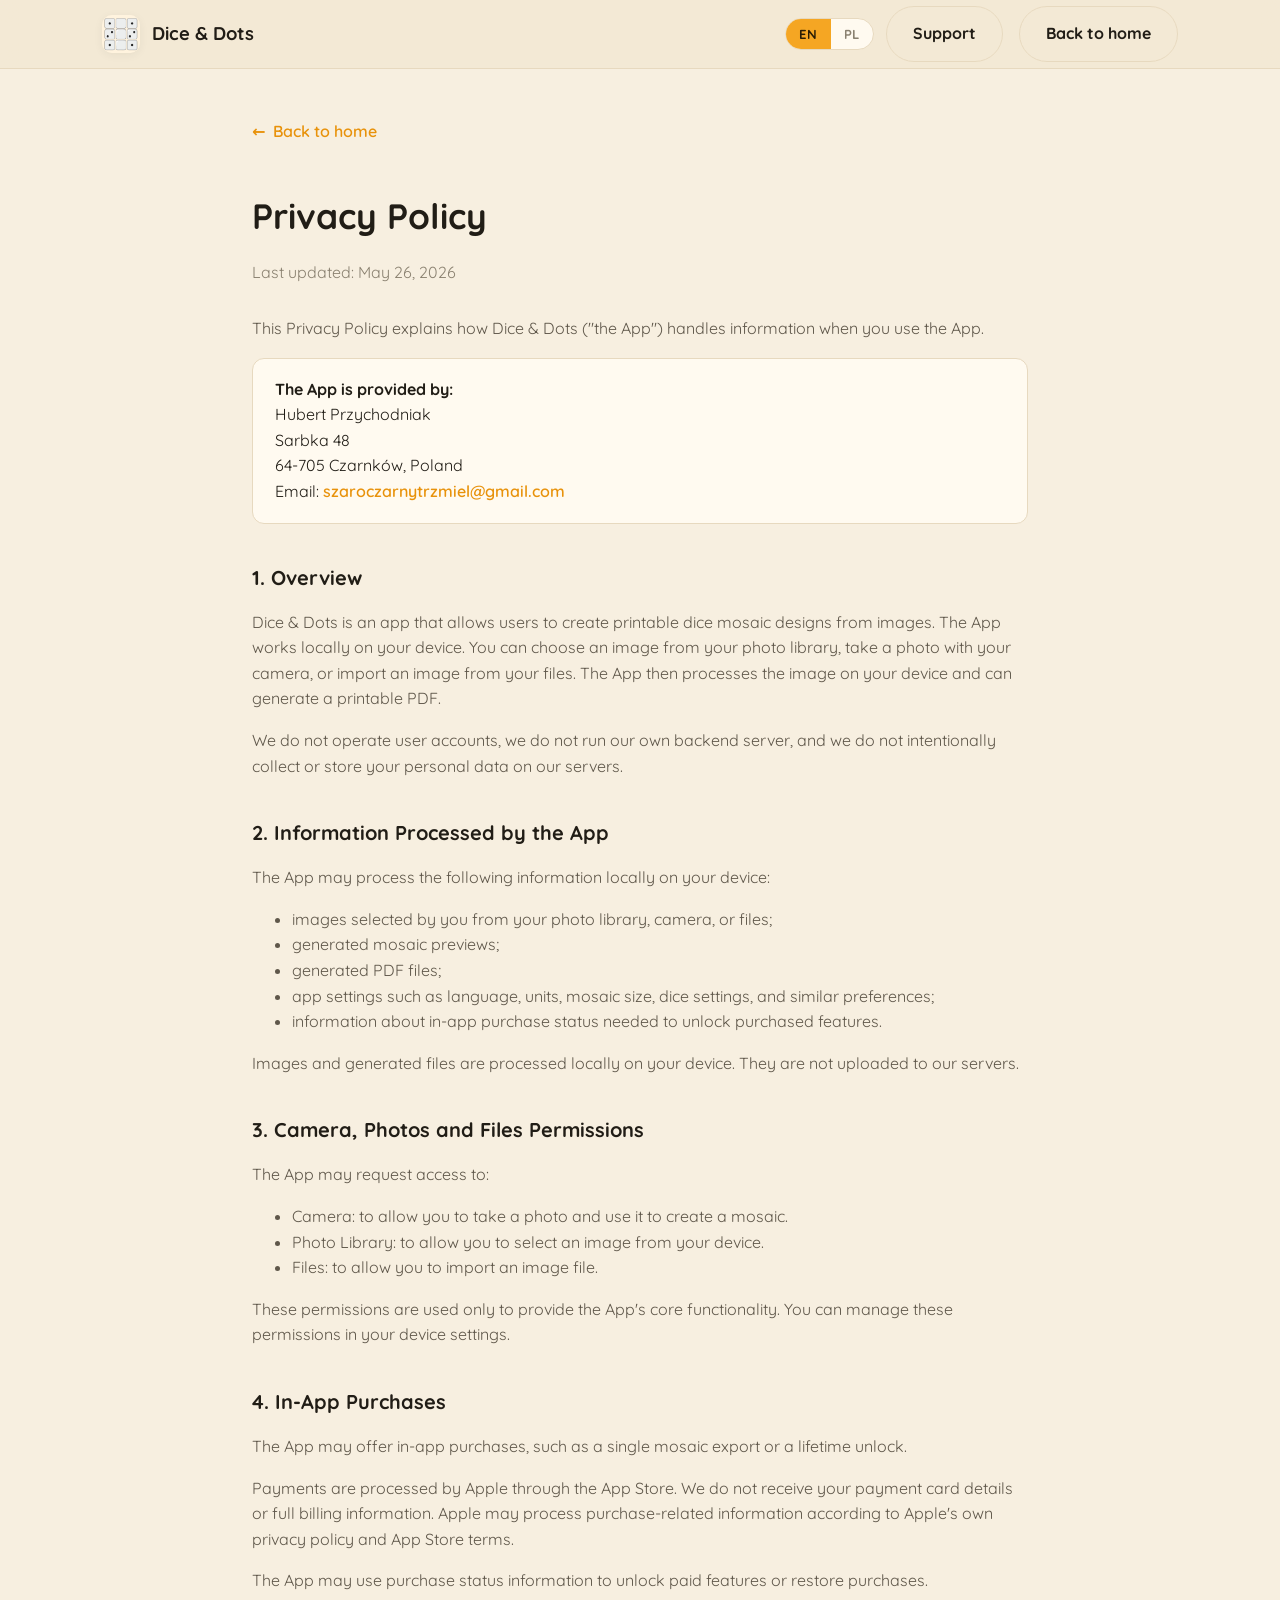
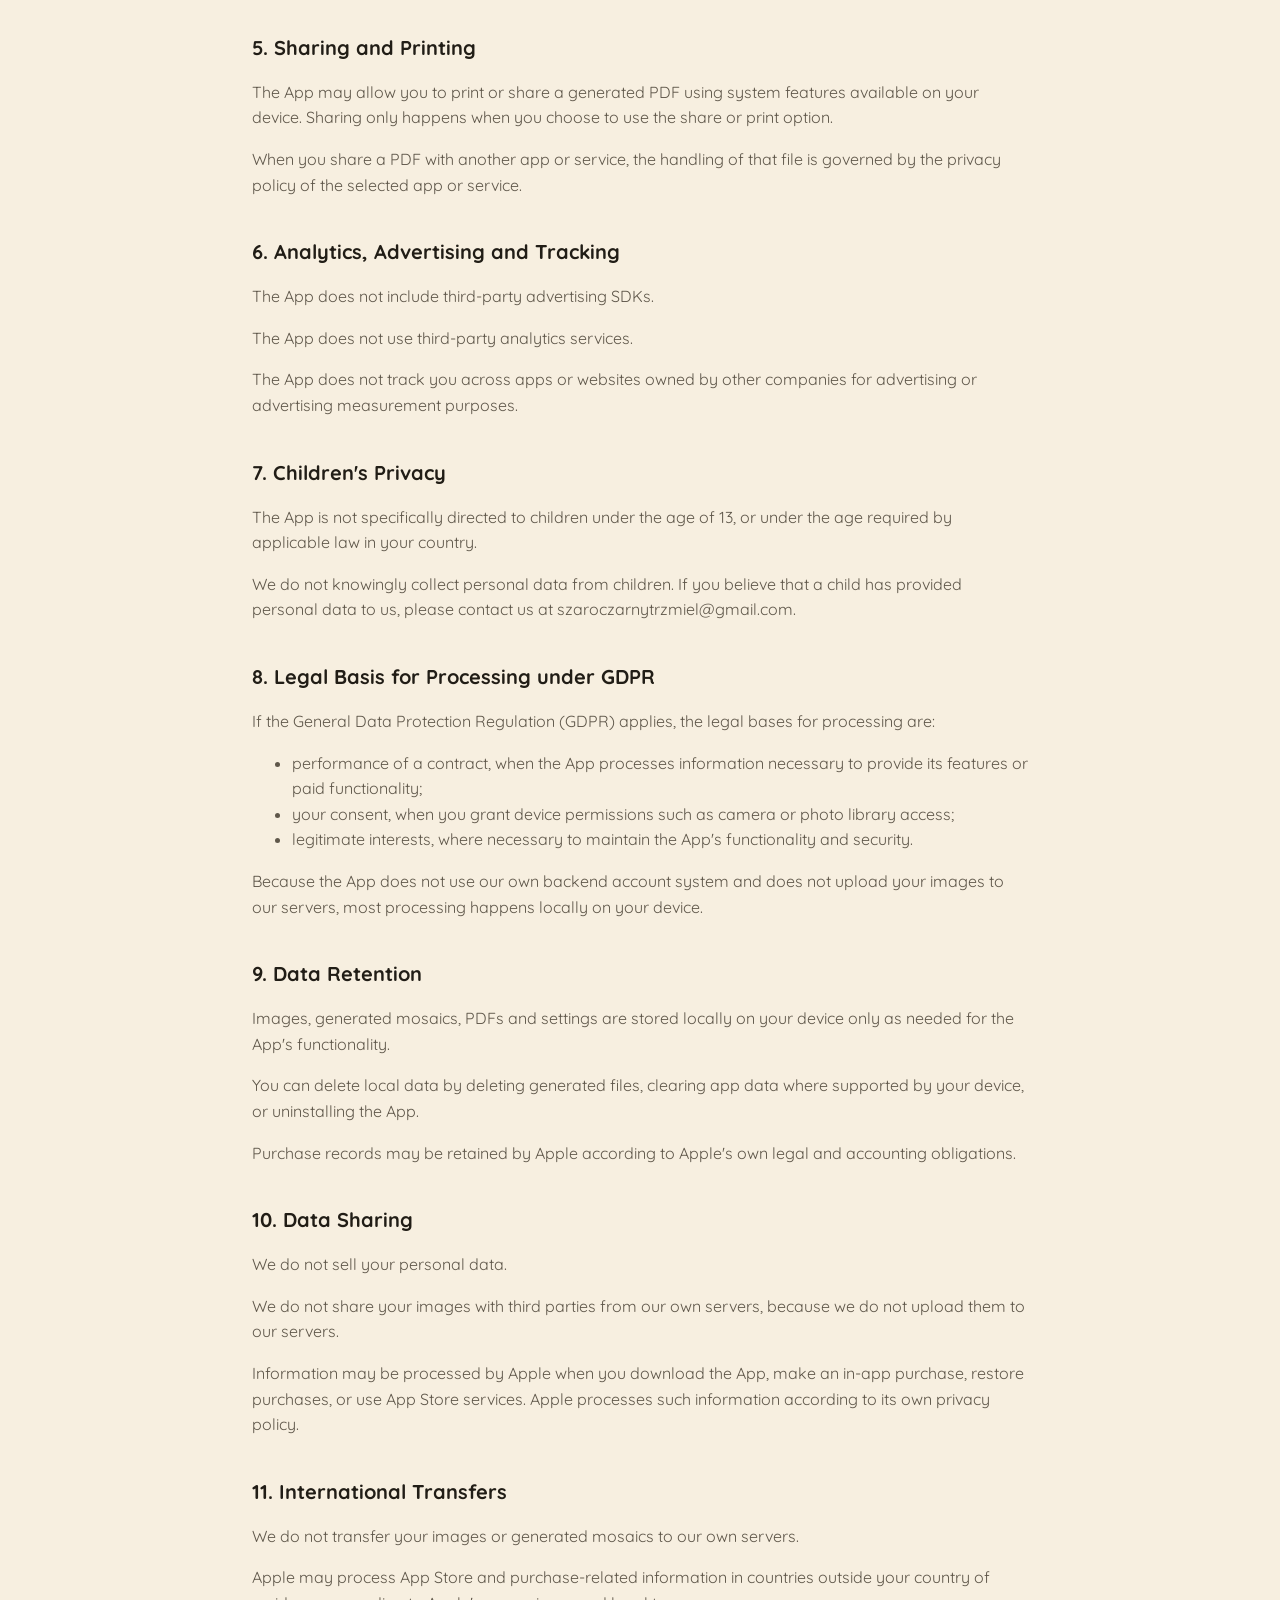
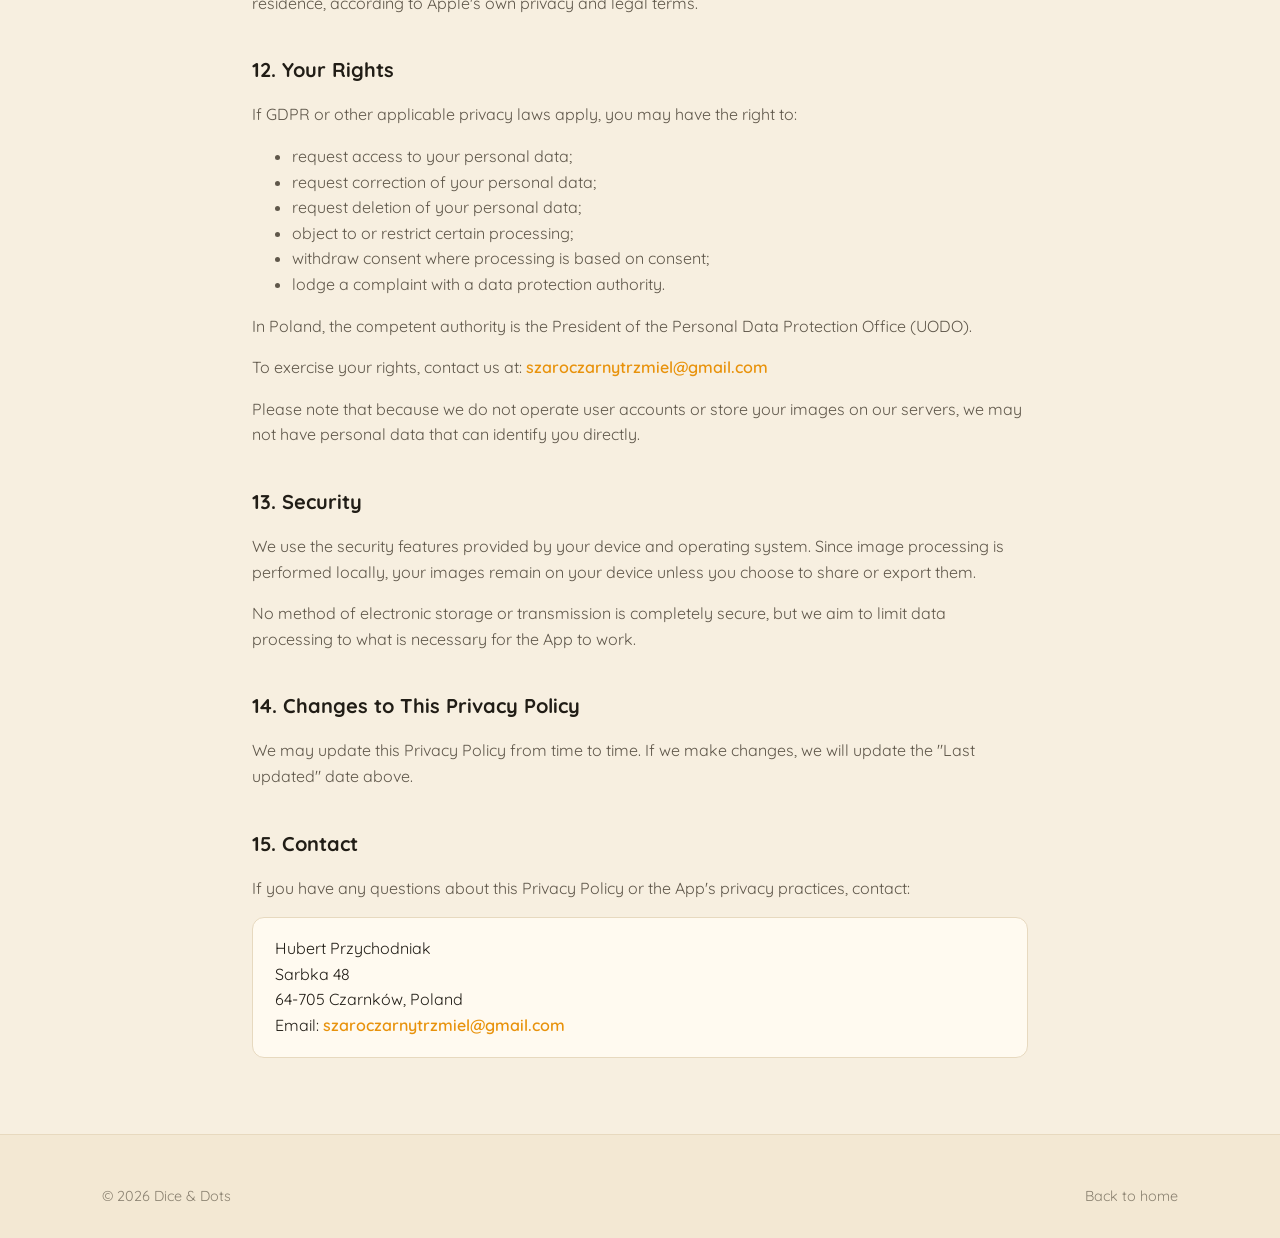
==== commit 2de88211: "Add Support page with contact form for bugs, ideas, and questions. Co-authored-by: Cursor <cursorage" ====
--- a/privacy.html
+++ b/privacy.html
@@ -26,6 +26,7 @@
           <button data-set-lang="en">EN</button>
           <button data-set-lang="pl">PL</button>
         </div>
+        <a class="btn btn-ghost" href="support.html" data-i18n="nav.support" style="margin-right:4px">Support</a>
         <a class="btn btn-ghost" href="index.html" data-i18n="legal.back">Back to home</a>
       </div>
     </div>
--- a/assets/css/styles.css
+++ b/assets/css/styles.css
@@ -352,6 +352,81 @@
 .feature h3 { margin: 0 0 6px; font-size: 1.12rem; }
 .feature p { margin: 0; color: var(--ink-soft); font-size: .96rem; }
 
+/* inspiration carousel */
+.inspo-carousel {
+  position: relative;
+  max-width: 600px;
+  margin: 0 auto;
+}
+.inspo-track {
+  position: relative;
+  overflow: hidden;
+  border-radius: var(--radius);
+  box-shadow: var(--shadow-lg);
+  background: var(--charcoal);
+  aspect-ratio: 1 / 1;
+}
+.inspo-slide {
+  position: absolute;
+  inset: 0;
+  opacity: 0;
+  transition: opacity .55s ease;
+}
+.inspo-slide.active { opacity: 1; }
+.inspo-slide img {
+  width: 100%;
+  height: 100%;
+  object-fit: contain;
+  display: block;
+}
+.inspo-btn {
+  position: absolute;
+  top: 50%;
+  transform: translateY(-50%);
+  width: 46px;
+  height: 46px;
+  border-radius: 50%;
+  background: rgba(247, 239, 224, 0.92);
+  border: 1.5px solid var(--card-border);
+  cursor: pointer;
+  font-size: 1.8rem;
+  line-height: 1;
+  display: grid;
+  place-items: center;
+  box-shadow: var(--shadow-sm);
+  color: var(--ink);
+  transition: background .15s ease, transform .15s ease, box-shadow .15s ease;
+  z-index: 2;
+  padding: 0;
+}
+.inspo-btn:hover {
+  background: #fff;
+  box-shadow: var(--shadow);
+  transform: translateY(-50%) scale(1.1);
+}
+.inspo-prev { left: -23px; }
+.inspo-next { right: -23px; }
+.inspo-dots {
+  display: flex;
+  justify-content: center;
+  gap: 9px;
+  margin-top: 20px;
+}
+.inspo-dot {
+  width: 9px;
+  height: 9px;
+  border-radius: 50%;
+  background: var(--card-border);
+  border: none;
+  cursor: pointer;
+  padding: 0;
+  transition: background .2s ease, transform .2s ease;
+}
+.inspo-dot.active {
+  background: var(--accent);
+  transform: scale(1.35);
+}
+
 /* gallery */
 .gallery {
   display: grid;
@@ -497,6 +572,141 @@
 }
 .legal a { color: var(--accent-strong); font-weight: 600; }
 .back-link { display: inline-flex; align-items: center; gap: 8px; font-weight: 700; color: var(--accent-strong); margin-bottom: 20px; }
+
+/* ---------- support form ---------- */
+.support-wrap {
+  max-width: 680px;
+  margin: 0 auto;
+}
+
+.support-card {
+  background: var(--card);
+  border: 1px solid var(--card-border);
+  border-radius: var(--radius);
+  padding: 42px 40px;
+  box-shadow: var(--shadow);
+}
+
+.form-group {
+  margin-bottom: 22px;
+}
+.form-group label {
+  display: block;
+  font-weight: 700;
+  font-size: .95rem;
+  margin-bottom: 8px;
+  color: var(--ink);
+}
+.form-group label .form-optional {
+  font-weight: 500;
+  color: var(--ink-muted);
+  font-size: .86rem;
+  margin-left: 6px;
+}
+
+.form-control {
+  width: 100%;
+  font-family: var(--font);
+  font-size: 1rem;
+  color: var(--ink);
+  background: var(--bg);
+  border: 1.5px solid var(--card-border);
+  border-radius: var(--radius-sm);
+  padding: 13px 16px;
+  outline: none;
+  transition: border-color .15s ease, box-shadow .15s ease;
+  appearance: none;
+  -webkit-appearance: none;
+}
+.form-control:focus {
+  border-color: var(--accent);
+  box-shadow: 0 0 0 3px rgba(245, 166, 35, 0.18);
+}
+.form-control::placeholder {
+  color: var(--ink-muted);
+}
+
+select.form-control {
+  background-image: url("data:image/svg+xml,%3Csvg xmlns='http://www.w3.org/2000/svg' width='16' height='16' viewBox='0 0 24 24' fill='none' stroke='%238a8170' stroke-width='2' stroke-linecap='round' stroke-linejoin='round'%3E%3Cpolyline points='6 9 12 15 18 9'/%3E%3C/svg%3E");
+  background-repeat: no-repeat;
+  background-position: right 14px center;
+  padding-right: 44px;
+  cursor: pointer;
+}
+
+textarea.form-control {
+  resize: vertical;
+  min-height: 130px;
+  line-height: 1.55;
+}
+
+.form-submit {
+  display: flex;
+  justify-content: flex-end;
+  margin-top: 8px;
+}
+
+.form-result {
+  display: none;
+  border-radius: var(--radius-sm);
+  padding: 20px 24px;
+  margin-top: 28px;
+  font-size: 1rem;
+}
+.form-result.success {
+  display: block;
+  background: rgba(39, 174, 96, 0.1);
+  border: 1.5px solid rgba(39, 174, 96, 0.35);
+  color: #1a7a43;
+}
+.form-result.error {
+  display: block;
+  background: rgba(224, 72, 66, 0.08);
+  border: 1.5px solid rgba(224, 72, 66, 0.28);
+  color: #b93030;
+}
+.form-result strong { display: block; margin-bottom: 4px; font-size: 1.08rem; }
+
+.support-types {
+  display: grid;
+  grid-template-columns: repeat(2, 1fr);
+  gap: 10px;
+  margin-bottom: 22px;
+}
+.type-option { display: none; }
+.type-option + label {
+  display: flex;
+  align-items: center;
+  gap: 10px;
+  background: var(--bg);
+  border: 1.5px solid var(--card-border);
+  border-radius: var(--radius-sm);
+  padding: 13px 16px;
+  cursor: pointer;
+  font-weight: 600;
+  font-size: .96rem;
+  color: var(--ink-soft);
+  transition: border-color .15s ease, background .15s ease, color .15s ease;
+  user-select: none;
+}
+.type-option + label:hover {
+  border-color: var(--accent);
+  background: rgba(245, 166, 35, 0.07);
+  color: var(--ink);
+}
+.type-option:checked + label {
+  border-color: var(--accent);
+  background: rgba(245, 166, 35, 0.14);
+  color: var(--ink);
+  box-shadow: 0 0 0 3px rgba(245, 166, 35, 0.18);
+}
+
+@media (max-width: 640px) {
+  .support-card { padding: 28px 20px; }
+  .support-types { grid-template-columns: 1fr; }
+  .form-submit { justify-content: stretch; }
+  .form-submit .btn { width: 100%; justify-content: center; }
+}
 
 /* i18n helpers */
 [data-lang-block] { display: none; }
@@ -516,6 +726,8 @@
   .gallery { grid-template-columns: repeat(3, 1fr); }
   .getit-grid, .getit-grid.reverse { grid-template-columns: 1fr; direction: ltr; }
   .footer-grid { grid-template-columns: 1fr 1fr; }
+  .inspo-prev { left: 8px; }
+  .inspo-next { right: 8px; }
 }
 
 @media (max-width: 640px) {
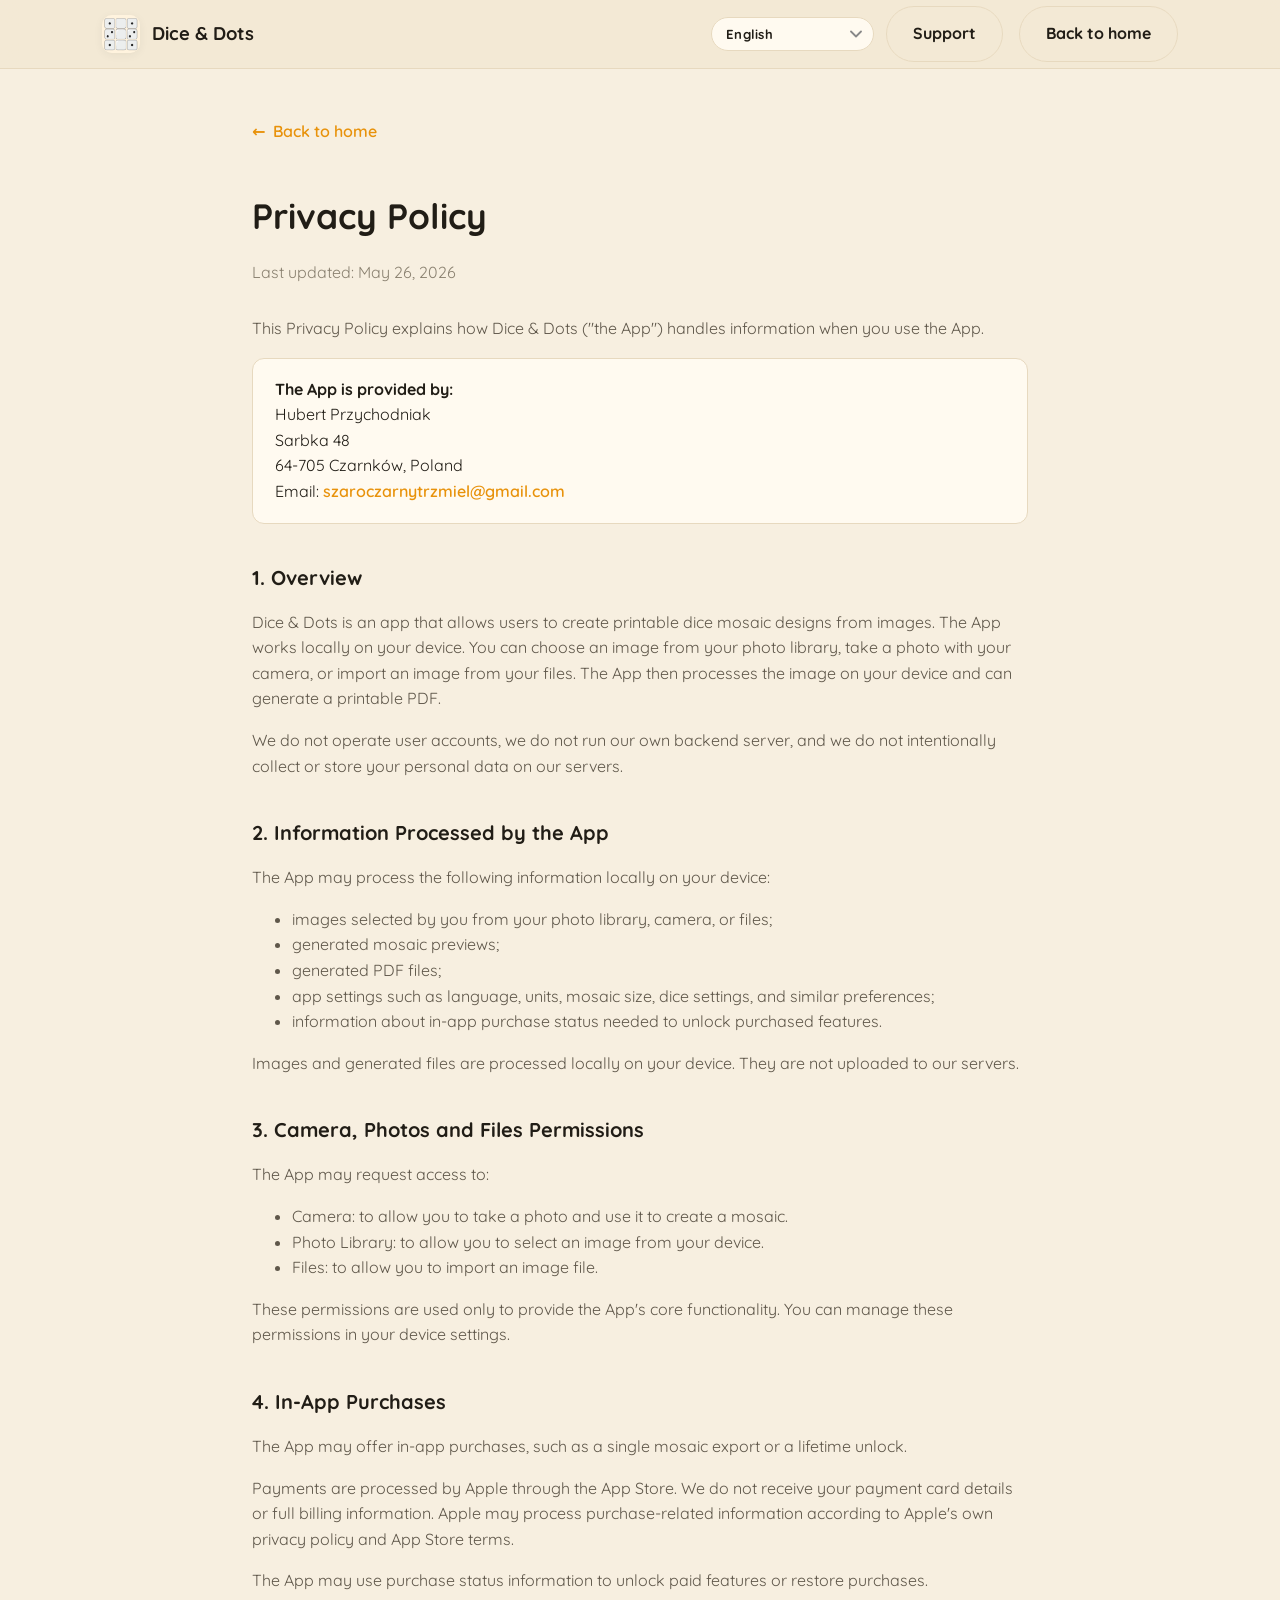
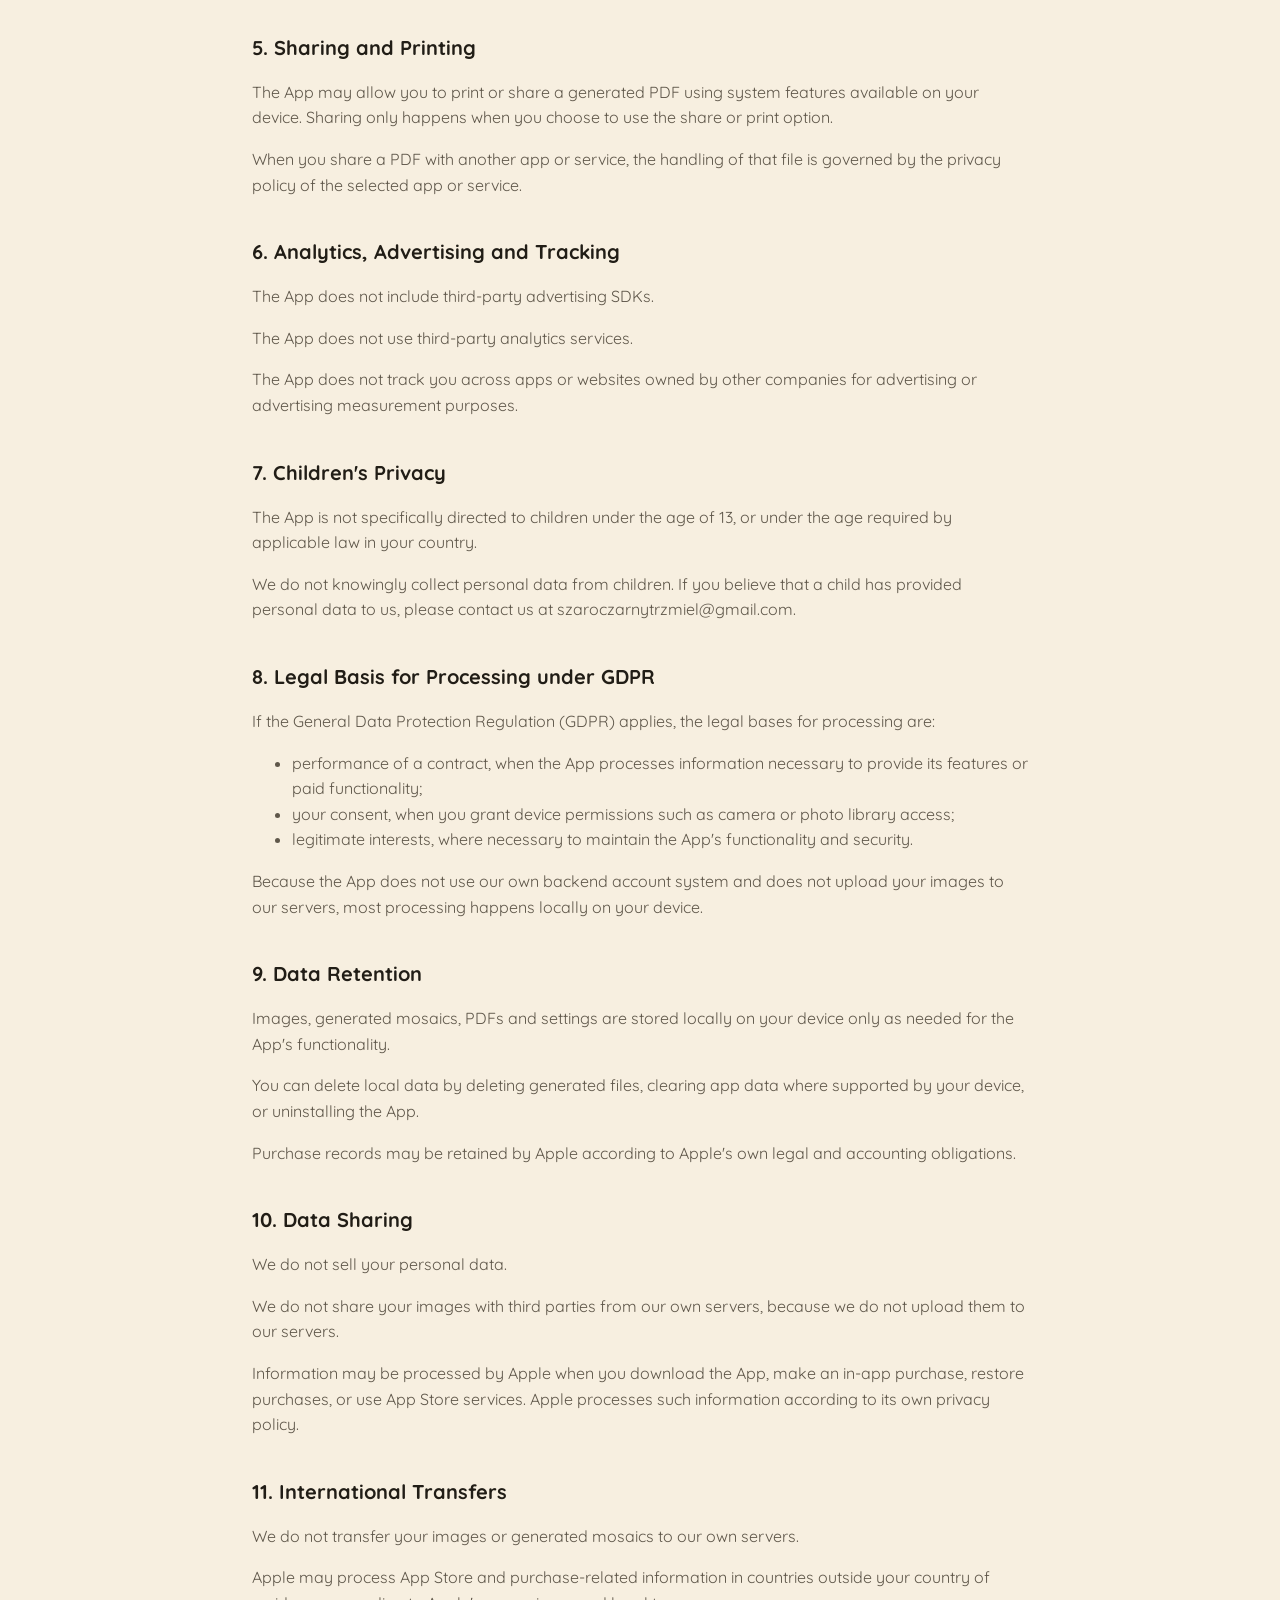
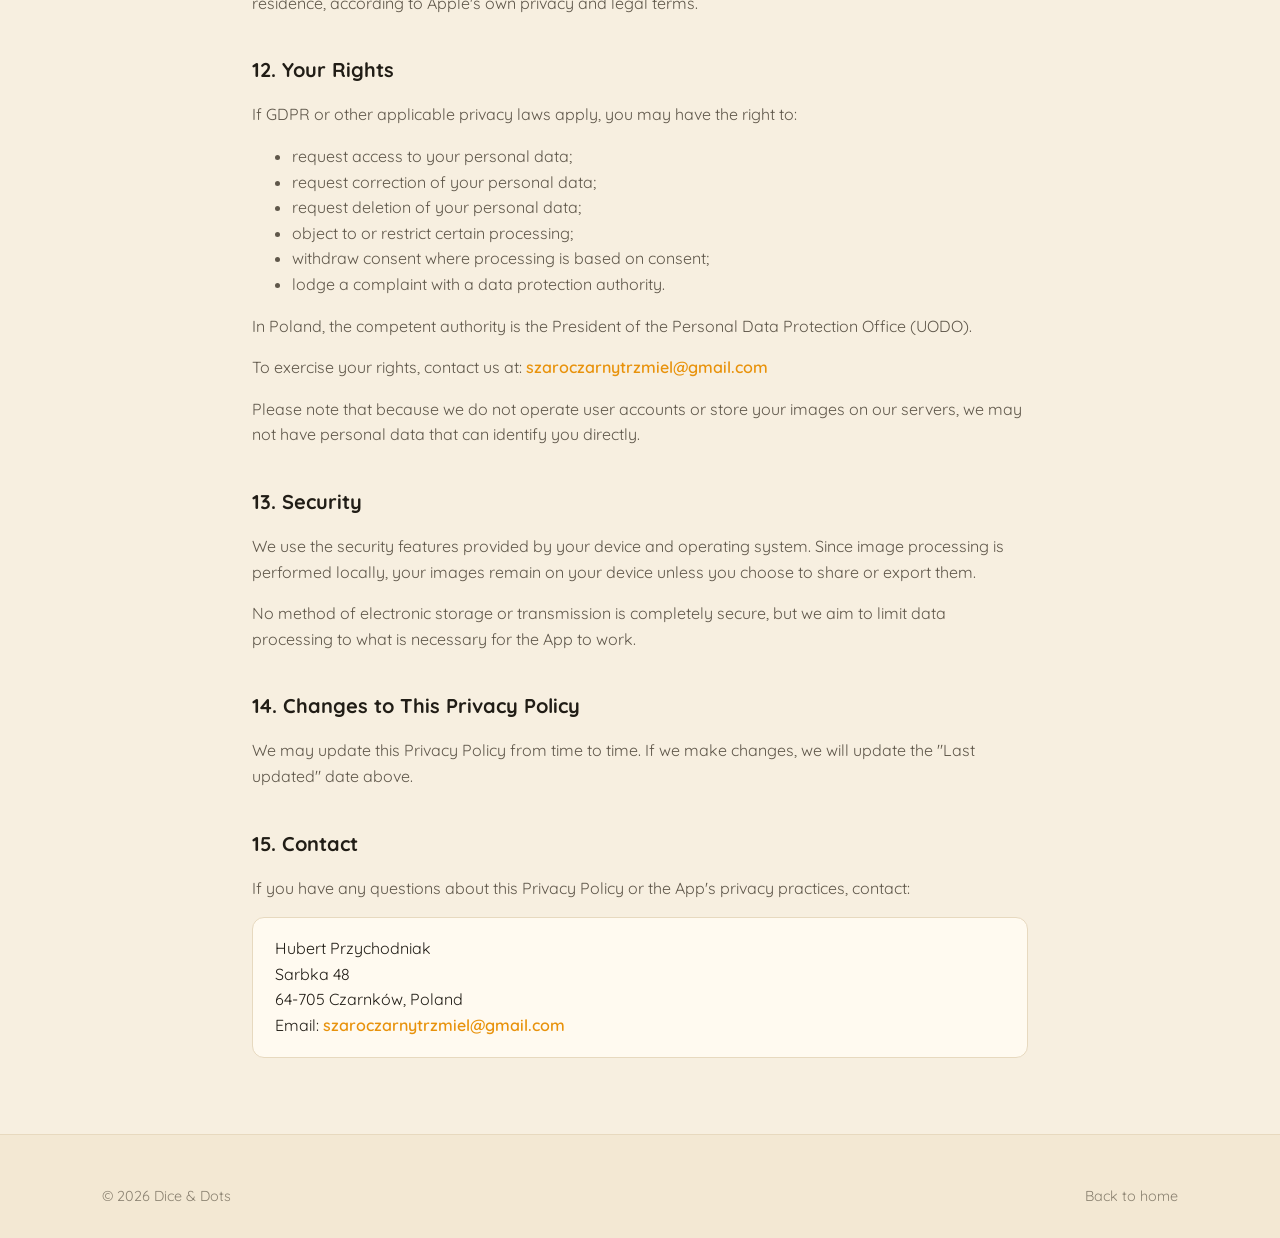
==== commit 6cb0ebe0: "Add multilingual website language selector. Co-authored-by: Cursor <cursoragent@cursor.com>" ====
--- a/privacy.html
+++ b/privacy.html
@@ -6,12 +6,17 @@
   <title>Privacy Policy — Dice &amp; Dots</title>
   <meta name="description" content="Privacy Policy for the Dice & Dots app. All image processing happens locally on your device. No accounts, no tracking." />
   <meta name="theme-color" content="#f5a623" />
-  <link rel="icon" href="assets/favicon.png" />
-  <link rel="apple-touch-icon" href="assets/icon.png" />
+  <link rel="icon" type="image/x-icon" href="favicon.ico?v=20260609" />
+  <link rel="icon" type="image/png" sizes="16x16" href="assets/favicon-16.png?v=20260609" />
+  <link rel="icon" type="image/png" sizes="32x32" href="assets/favicon-32.png?v=20260609" />
+  <link rel="icon" type="image/png" sizes="48x48" href="assets/favicon-48.png?v=20260609" />
+  <link rel="icon" type="image/png" sizes="512x512" href="assets/favicon.png?v=20260609" />
+  <link rel="shortcut icon" href="favicon.ico?v=20260609" />
+  <link rel="apple-touch-icon" sizes="180x180" href="assets/apple-touch-icon.png?v=20260609" />
   <link rel="preconnect" href="https://fonts.googleapis.com" />
   <link rel="preconnect" href="https://fonts.gstatic.com" crossorigin />
   <link href="https://fonts.googleapis.com/css2?family=Quicksand:wght@400;500;600;700&display=swap" rel="stylesheet" />
-  <link rel="stylesheet" href="assets/css/styles.css" />
+  <link rel="stylesheet" href="assets/css/styles.css?v=20260612-multilang" />
 </head>
 <body>
 
@@ -22,10 +27,7 @@
         <span>Dice &amp; Dots</span>
       </a>
       <div class="nav-actions" style="margin-left:auto">
-        <div class="lang-toggle" role="group" aria-label="Language">
-          <button data-set-lang="en">EN</button>
-          <button data-set-lang="pl">PL</button>
-        </div>
+        <select class="lang-select" aria-label="Language / Język"></select>
         <a class="btn btn-ghost" href="support.html" data-i18n="nav.support" style="margin-right:4px">Support</a>
         <a class="btn btn-ghost" href="index.html" data-i18n="legal.back">Back to home</a>
       </div>
@@ -270,7 +272,7 @@
     </div>
   </footer>
 
-  <script src="assets/js/i18n.js"></script>
+  <script src="assets/js/i18n.js?v=20260612-multilang"></script>
   <script>document.getElementById("year").textContent = new Date().getFullYear();</script>
 </body>
 </html>
--- a/assets/css/styles.css
+++ b/assets/css/styles.css
@@ -105,6 +105,7 @@
   font-weight: 700;
   font-size: 1.15rem;
 }
+.brand span { white-space: nowrap; }
 .brand img { width: 38px; height: 38px; border-radius: 10px; box-shadow: var(--shadow-sm); }
 
 .nav-links {
@@ -140,6 +141,33 @@
 .lang-toggle button.active {
   background: var(--accent);
   color: var(--accent-ink);
+}
+
+.lang-select {
+  appearance: none;
+  -webkit-appearance: none;
+  background-color: var(--card);
+  border: 1.5px solid var(--card-border);
+  border-radius: 999px;
+  font-family: var(--font);
+  font-weight: 700;
+  font-size: .82rem;
+  letter-spacing: .02em;
+  color: var(--ink);
+  padding: 8px 30px 8px 14px;
+  max-width: 168px;
+  cursor: pointer;
+  background-image: url("data:image/svg+xml,%3Csvg xmlns='http://www.w3.org/2000/svg' width='12' height='8' viewBox='0 0 12 8'%3E%3Cpath fill='none' stroke='%23888' stroke-width='1.8' stroke-linecap='round' stroke-linejoin='round' d='M1 1.5 6 6.5 11 1.5'/%3E%3C/svg%3E");
+  background-repeat: no-repeat;
+  background-position: right 11px center;
+}
+.lang-select:focus-visible {
+  outline: 2px solid var(--accent);
+  outline-offset: 2px;
+}
+[dir="rtl"] .lang-select {
+  padding: 8px 14px 8px 30px;
+  background-position: left 11px center;
 }
 
 .nav-toggle {
@@ -365,6 +393,11 @@
   box-shadow: var(--shadow-lg);
   background: var(--charcoal);
   aspect-ratio: 1 / 1;
+}
+/* Fallback for browsers without aspect-ratio (older mobile Safari/Chrome):
+   keep the track square via padding so absolutely-positioned slides stay visible. */
+@supports not (aspect-ratio: 1 / 1) {
+  .inspo-track { height: 0; padding-top: 100%; }
 }
 .inspo-slide {
   position: absolute;
@@ -731,6 +764,25 @@
 }
 
 @media (max-width: 640px) {
+  .nav {
+    height: auto;
+    min-height: 68px;
+    flex-wrap: wrap;
+    gap: 10px;
+    padding-top: 10px;
+    padding-bottom: 10px;
+  }
+  .brand { font-size: 1rem; }
+  .brand img { width: 34px; height: 34px; }
+  .nav-actions {
+    gap: 8px;
+    margin-left: auto;
+  }
+  .nav-actions .btn {
+    font-size: .9rem;
+    padding: 10px 14px;
+  }
+  .lang-toggle button { padding: 7px 11px; }
   .nav-links { display: none; }
   .nav-toggle { display: flex; }
   .nav-links.open {
